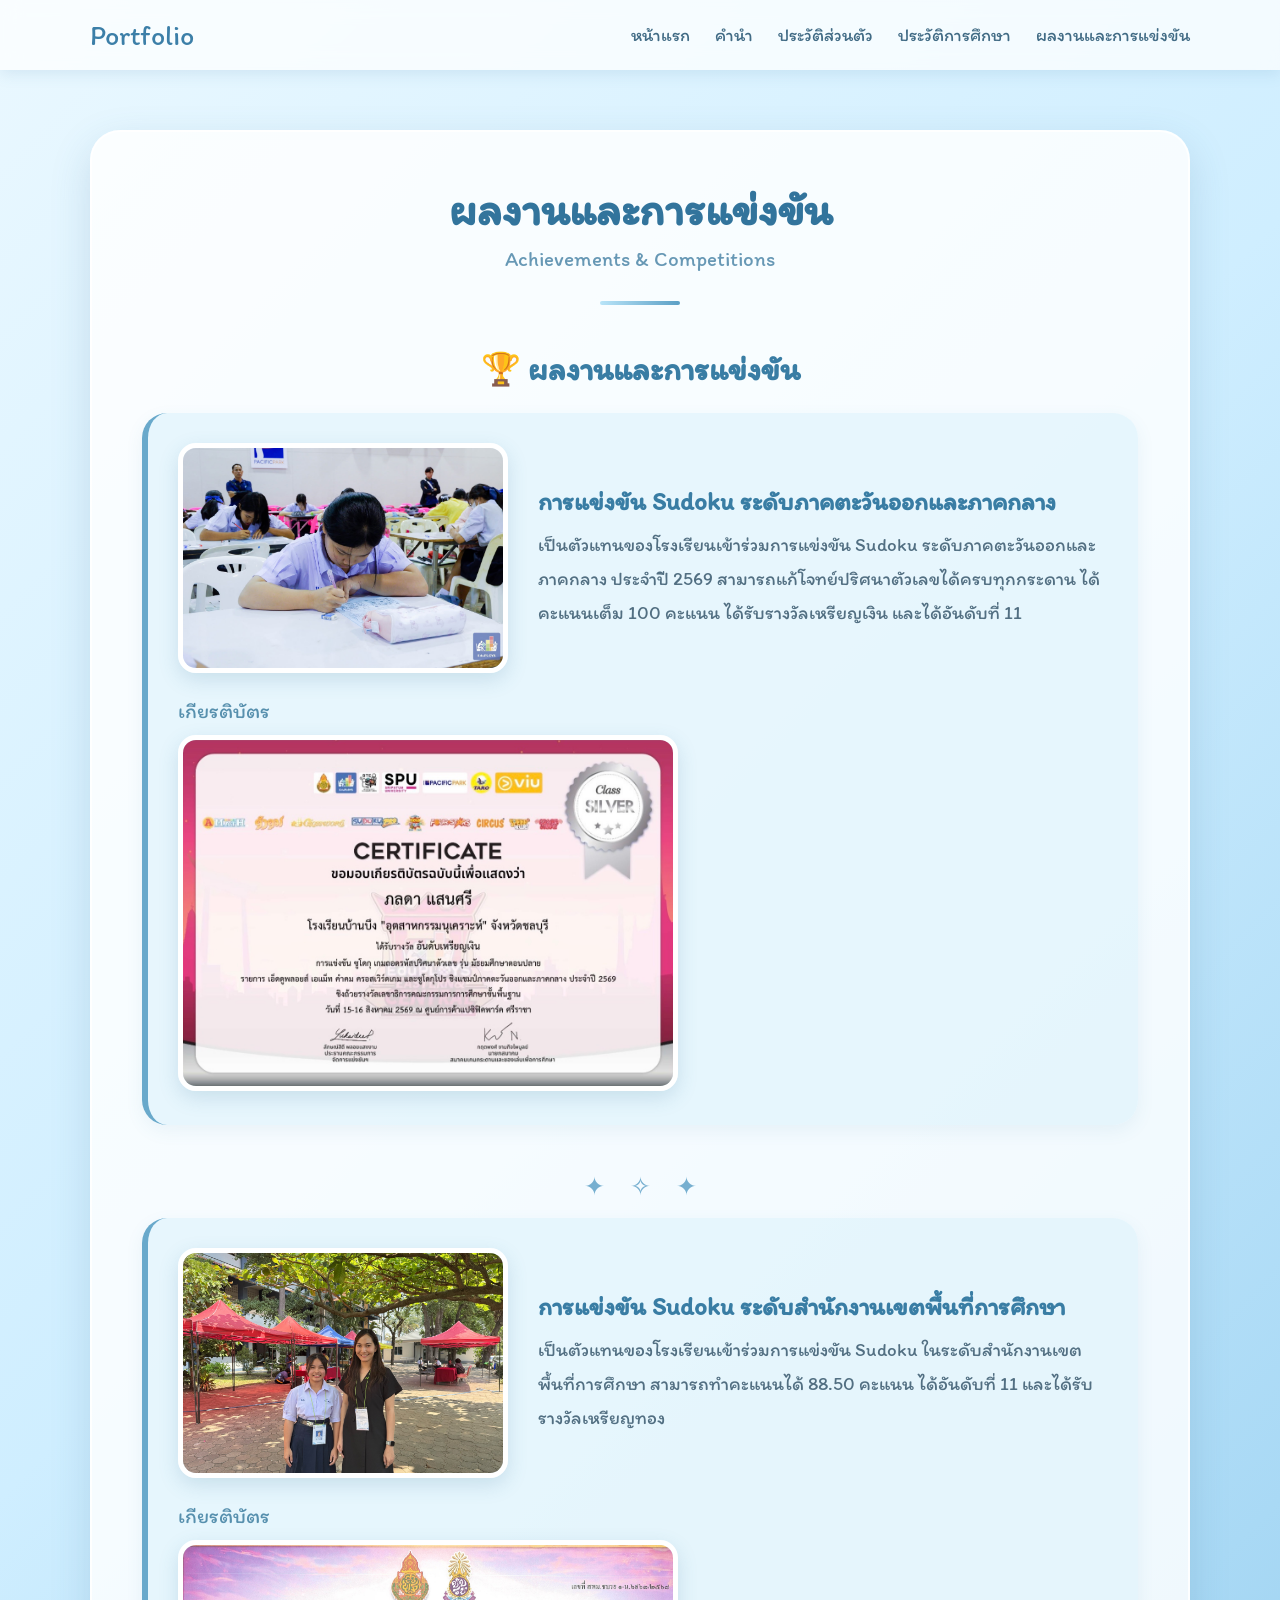
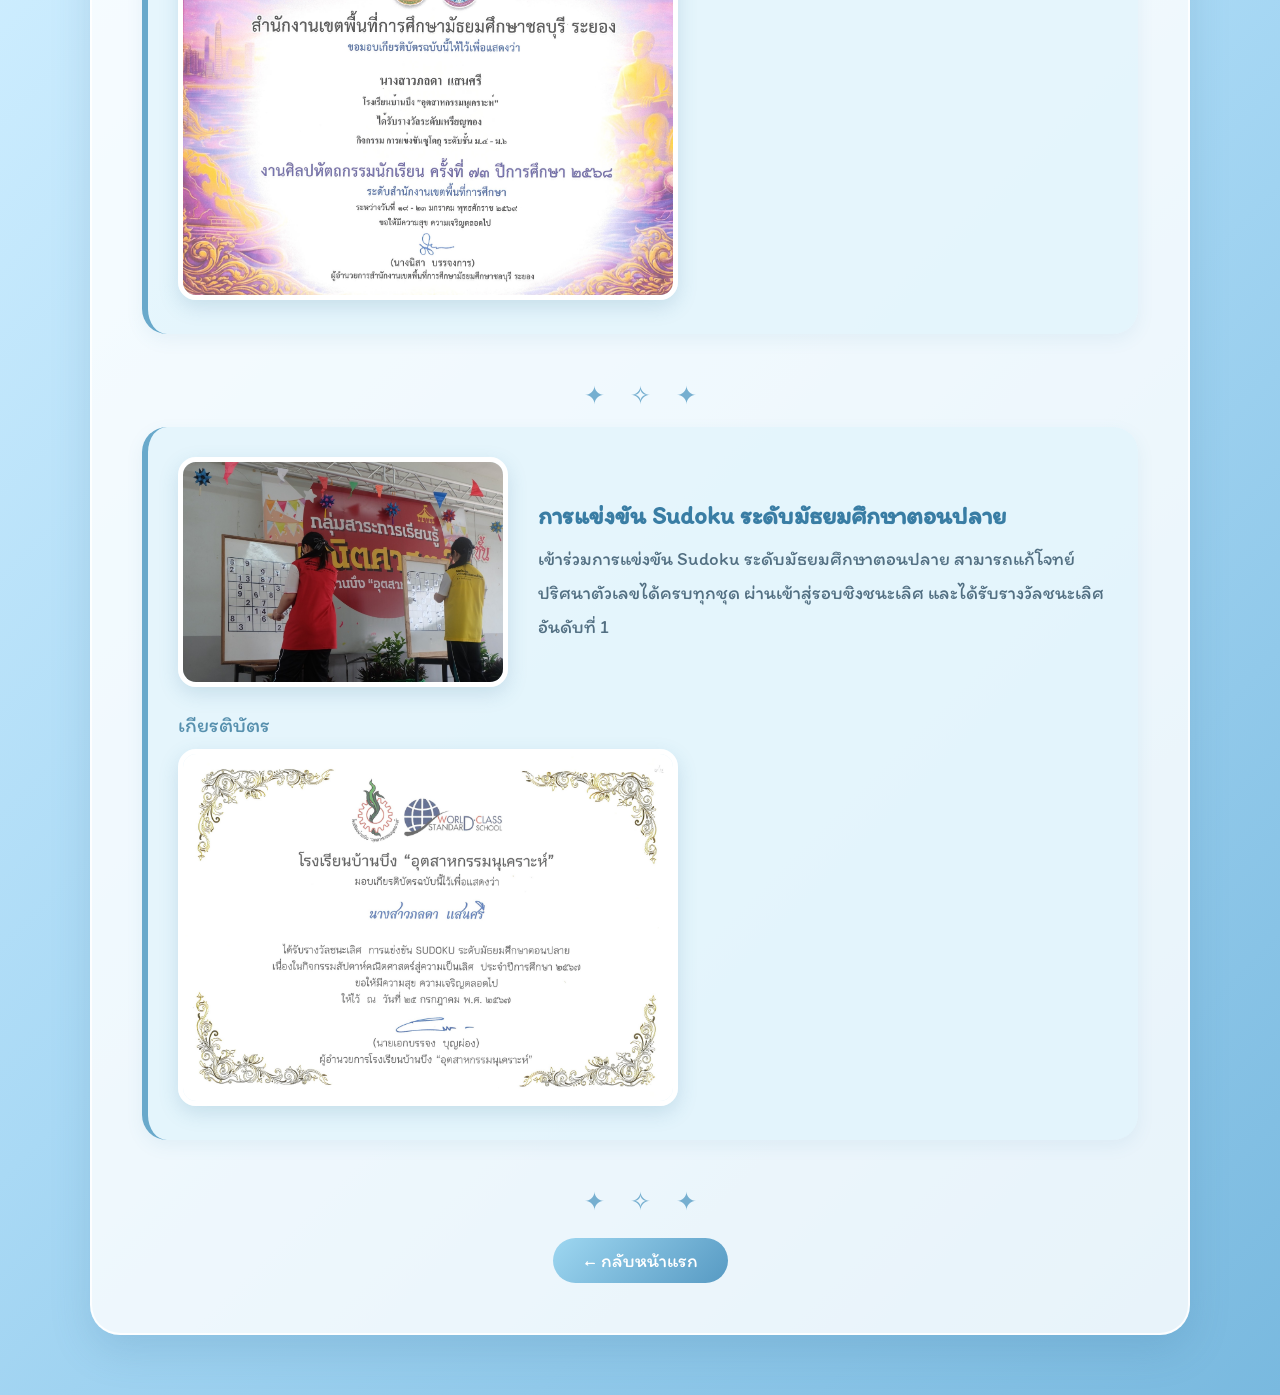
==== achievement.html @ ec0848ba "Add achievement.html for portfolio section" ====
<!DOCTYPE html>
<html lang="th">
<head>
    <meta charset="UTF-8">
    <meta name="viewport" content="width=device-width, initial-scale=1.0">

    <title>ผลงานและการแข่งขัน | Portfolio อิงฟ้า</title>

    <!-- Google Font : Itim -->
    <link rel="preconnect" href="https://fonts.googleapis.com">
    <link rel="preconnect" href="https://fonts.gstatic.com" crossorigin>
    <link href="https://fonts.googleapis.com/css2?family=Itim&display=swap" rel="stylesheet">

    <style>
        * {
            box-sizing: border-box;
            margin: 0;
            padding: 0;
        }

        body {
            font-family: "Itim", cursive;
            min-height: 100vh;
            color: #31516b;

            background: linear-gradient(
                135deg,
                #eaf8ff 0%,
                #cfeeff 35%,
                #a9d9f5 65%,
                #79b9df 100%
            );
        }

        /* Navigation */

        nav {
            width: 100%;
            padding: 18px 7%;

            background: rgba(255, 255, 255, 0.72);
            backdrop-filter: blur(10px);

            display: flex;
            justify-content: space-between;
            align-items: center;

            box-shadow: 0 3px 15px rgba(70, 130, 170, 0.15);
        }

        .logo {
            font-size: 28px;
            color: #3c7fa8;
        }

        .menu {
            display: flex;
            gap: 25px;
            list-style: none;
        }

        .menu a {
            text-decoration: none;
            color: #416b85;
            font-size: 18px;
        }

        .menu a:hover {
            color: #2373a5;
        }

        /* Main */

        main {
            padding: 60px 20px;
        }

        .achievement-card {
            width: 92%;
            max-width: 1100px;

            margin: auto;
            padding: 50px;

            background: rgba(255, 255, 255, 0.82);

            border: 2px solid rgba(255, 255, 255, 0.85);
            border-radius: 30px;

            box-shadow: 0 15px 40px rgba(53, 112, 150, 0.18);
        }

        .page-title {
            text-align: center;

            font-size: 45px;
            color: #32749c;

            margin-bottom: 10px;
        }

        .subtitle {
            text-align: center;

            font-size: 21px;
            color: #6798b5;

            margin-bottom: 30px;
        }

        .line {
            width: 80px;
            height: 4px;

            margin: 0 auto 45px;

            background: linear-gradient(
                to right,
                #b8e4f8,
                #5b9fc5
            );

            border-radius: 10px;
        }

        /* Section Title */

        .section-title {
            text-align: center;

            font-size: 32px;
            color: #397da4;

            margin: 35px 0 25px;
        }

        /* Achievement Item */

        .achievement-item {
            margin-bottom: 45px;
            padding: 30px;

            background: rgba(225, 244, 253, 0.72);

            border-radius: 25px;

            border-left: 6px solid #69a9cb;

            box-shadow: 0 6px 18px rgba(70, 130, 165, 0.08);
        }

        .achievement-content {
            display: flex;
            gap: 30px;
            align-items: center;
        }

        .achievement-image {
            width: 330px;
            height: 230px;

            object-fit: cover;

            border-radius: 18px;

            border: 5px solid white;

            box-shadow: 0 7px 20px rgba(60, 120, 155, 0.18);
        }

        .achievement-text {
            flex: 1;
        }

        .achievement-title {
            font-size: 25px;
            color: #397da4;

            margin-bottom: 12px;
        }

        .achievement-description {
            font-size: 19px;
            color: #526f82;

            line-height: 1.8;
        }

        /* Certificate */

        .certificate-title {
            margin-top: 25px;

            font-size: 21px;
            color: #5790ae;
        }

        .certificate-image {
            width: 100%;
            max-width: 500px;

            margin-top: 12px;

            border-radius: 18px;
            border: 5px solid white;

            box-shadow: 0 7px 20px rgba(60, 120, 155, 0.18);
        }

        /* Sparkles */

        .sparkle {
            text-align: center;

            font-size: 25px;

            color: #76afd0;

            margin: 15px 0;
        }

        /* Back Button */

        .back-button {
            display: block;
            width: fit-content;

            margin: 20px auto 0;

            padding: 11px 30px;

            background: linear-gradient(
                135deg,
                #9ed7f1,
                #579ac3
            );

            color: white;
            text-decoration: none;

            font-size: 19px;

            border-radius: 30px;

            transition: 0.3s;
        }

        .back-button:hover {
            transform: translateY(-3px);
        }

        /* Responsive */

        @media (max-width: 800px) {

            nav {
                flex-direction: column;
                gap: 10px;
            }

            .menu {
                gap: 15px;
                flex-wrap: wrap;
                justify-content: center;
            }

            .achievement-card {
                padding: 35px 22px;
            }

            .page-title {
                font-size: 36px;
            }

            .achievement-content {
                flex-direction: column;
            }

            .achievement-image {
                width: 100%;
                height: auto;
            }

            .achievement-description {
                font-size: 18px;
            }
        }
    </style>
</head>

<body>

    <!-- Navigation -->

    <nav>

        <div class="logo">
            Portfolio
        </div>

        <ul class="menu">
            <li><a href="index.html">หน้าแรก</a></li>
            <li><a href="preface.html">คำนำ</a></li>
            <li><a href="profile.html">ประวัติส่วนตัว</a></li>
            <li><a href="education.html">ประวัติการศึกษา</a></li>
            <li><a href="achievements.html">ผลงานและการแข่งขัน</a></li>
        </ul>

    </nav>


    <!-- Main -->

    <main>

        <section class="achievement-card">

            <h1 class="page-title">
                ผลงานและการแข่งขัน
            </h1>

            <p class="subtitle">
                Achievements & Competitions
            </p>

            <div class="line"></div>


            <!-- ผลงานที่ 1 -->

            <h2 class="section-title">
                🏆 ผลงานและการแข่งขัน
            </h2>

            <div class="achievement-item">

                <div class="achievement-content">

                    <img
                        src="achievement1.jpg"
                        alt="การแข่งขัน Sudoku"
                        class="achievement-image"
                    >

                    <div class="achievement-text">

                        <h3 class="achievement-title">
                            การแข่งขัน Sudoku ระดับภาคตะวันออกและภาคกลาง
                        </h3>

                        <p class="achievement-description">
                            เป็นตัวแทนของโรงเรียนเข้าร่วมการแข่งขัน Sudoku
                            ระดับภาคตะวันออกและภาคกลาง ประจำปี 2569
                            สามารถแก้โจทย์ปริศนาตัวเลขได้ครบทุกกระดาน
                            ได้คะแนนเต็ม 100 คะแนน
                            ได้รับรางวัลเหรียญเงิน และได้อันดับที่ 11
                        </p>

                    </div>

                </div>

                <p class="certificate-title">
                    เกียรติบัตร
                </p>

                <img
                    src="certificate1.jpg"
                    alt="เกียรติบัตรการแข่งขัน Sudoku"
                    class="certificate-image"
                >

            </div>


            <div class="sparkle">
                ✦　✧　✦
            </div>


            <!-- ผลงานที่ 2 -->

            <div class="achievement-item">

                <div class="achievement-content">

                    <img
                        src="achievement2.jpg"
                        alt="การแข่งขัน Sudoku"
                        class="achievement-image"
                    >

                    <div class="achievement-text">

                        <h3 class="achievement-title">
                            การแข่งขัน Sudoku ระดับสำนักงานเขตพื้นที่การศึกษา
                        </h3>

                        <p class="achievement-description">
                            เป็นตัวแทนของโรงเรียนเข้าร่วมการแข่งขัน Sudoku
                            ในระดับสำนักงานเขตพื้นที่การศึกษา
                            สามารถทำคะแนนได้ 88.50 คะแนน
                            ได้อันดับที่ 11 และได้รับรางวัลเหรียญทอง
                        </p>

                    </div>

                </div>

                <p class="certificate-title">
                    เกียรติบัตร
                </p>

                <img
                    src="certificate2.jpg"
                    alt="เกียรติบัตรการแข่งขัน Sudoku"
                    class="certificate-image"
                >

            </div>


            <div class="sparkle">
                ✦　✧　✦
            </div>


            <!-- ผลงานที่ 3 -->

            <div class="achievement-item">

                <div class="achievement-content">

                    <img
                        src="achievement3.jpg"
                        alt="การแข่งขัน Sudoku ระดับมัธยมศึกษา"
                        class="achievement-image"
                    >

                    <div class="achievement-text">

                        <h3 class="achievement-title">
                            การแข่งขัน Sudoku ระดับมัธยมศึกษาตอนปลาย
                        </h3>

                        <p class="achievement-description">
                            เข้าร่วมการแข่งขัน Sudoku ระดับมัธยมศึกษาตอนปลาย
                            สามารถแก้โจทย์ปริศนาตัวเลขได้ครบทุกชุด
                            ผ่านเข้าสู่รอบชิงชนะเลิศ
                            และได้รับรางวัลชนะเลิศอันดับที่ 1
                        </p>

                    </div>

                </div>

                <p class="certificate-title">
                    เกียรติบัตร
                </p>

                <img
                    src="certificate3.jpg"
                    alt="เกียรติบัตรการแข่งขัน Sudoku"
                    class="certificate-image"
                >

            </div>


            <div class="sparkle">
                ✦　✧　✦
            </div>


            <a href="index.html" class="back-button">
                ← กลับหน้าแรก
            </a>

        </section>

    </main>

</body>
</html>
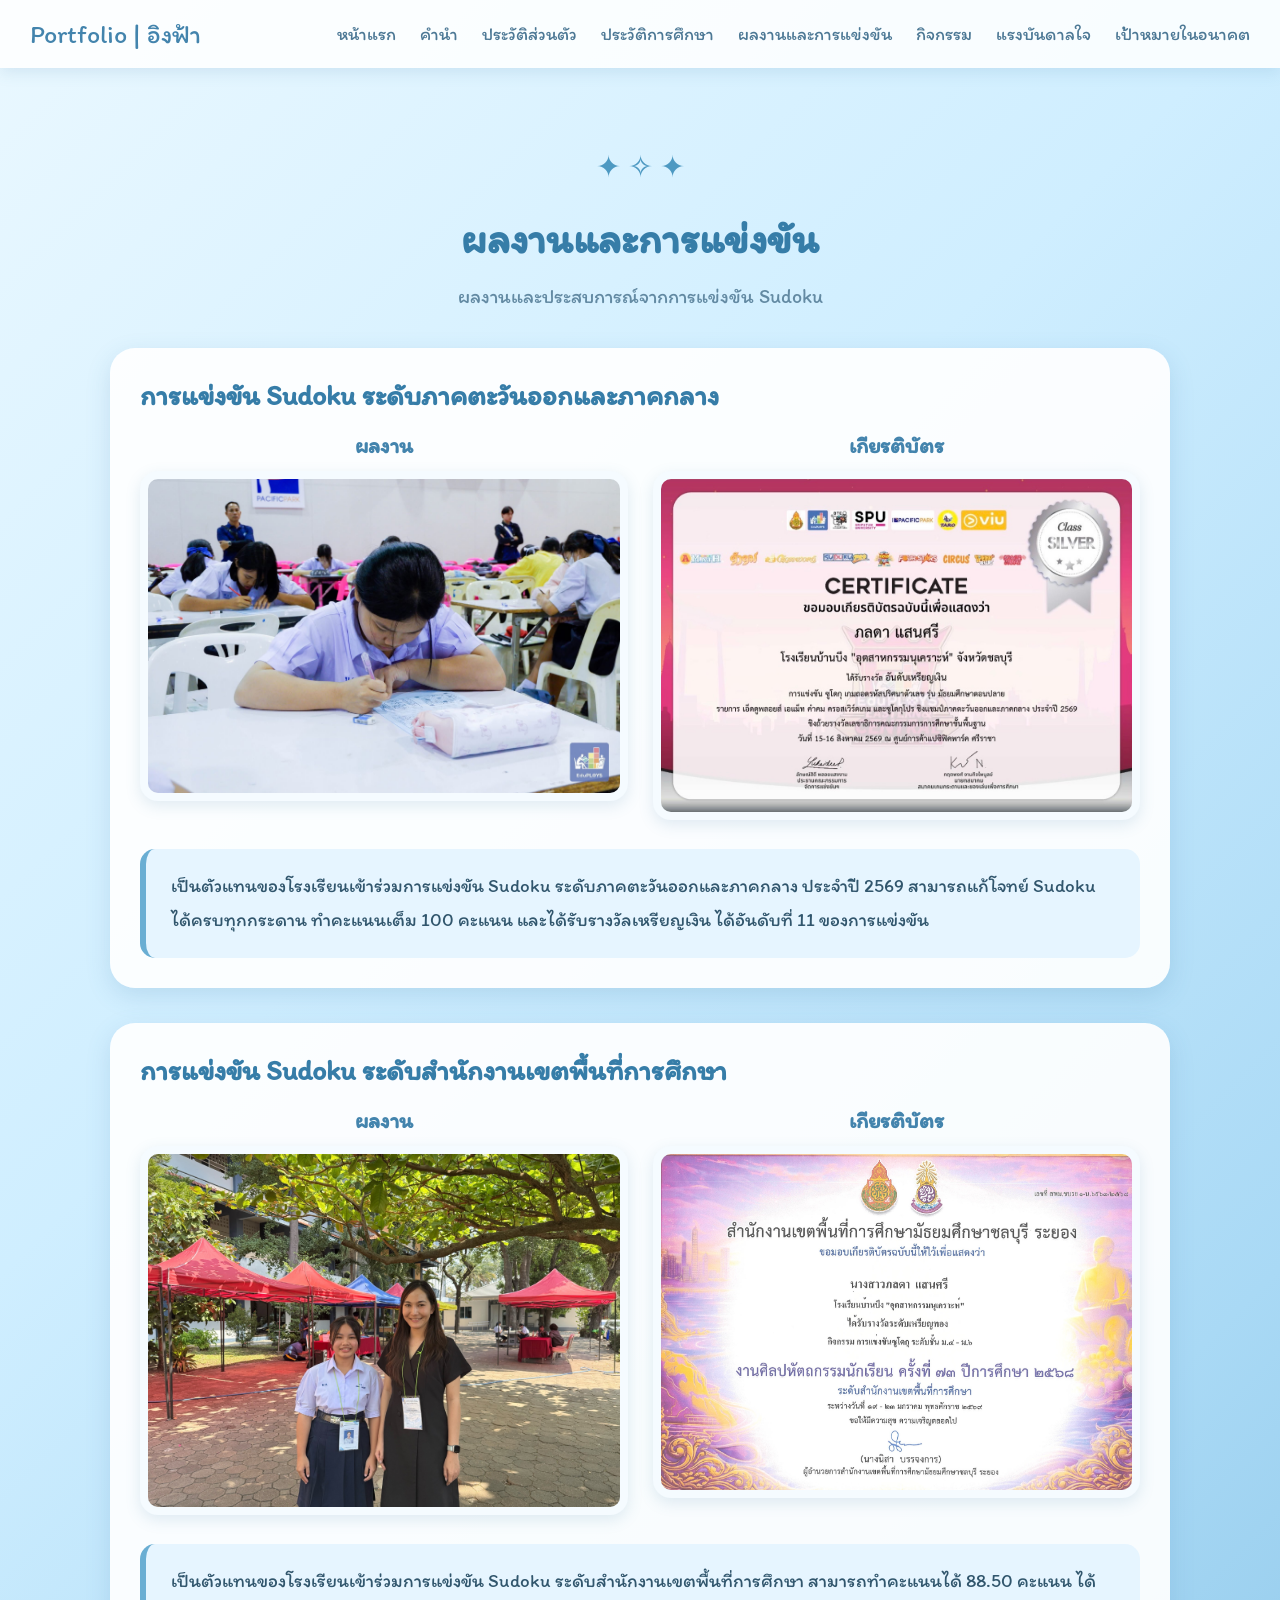
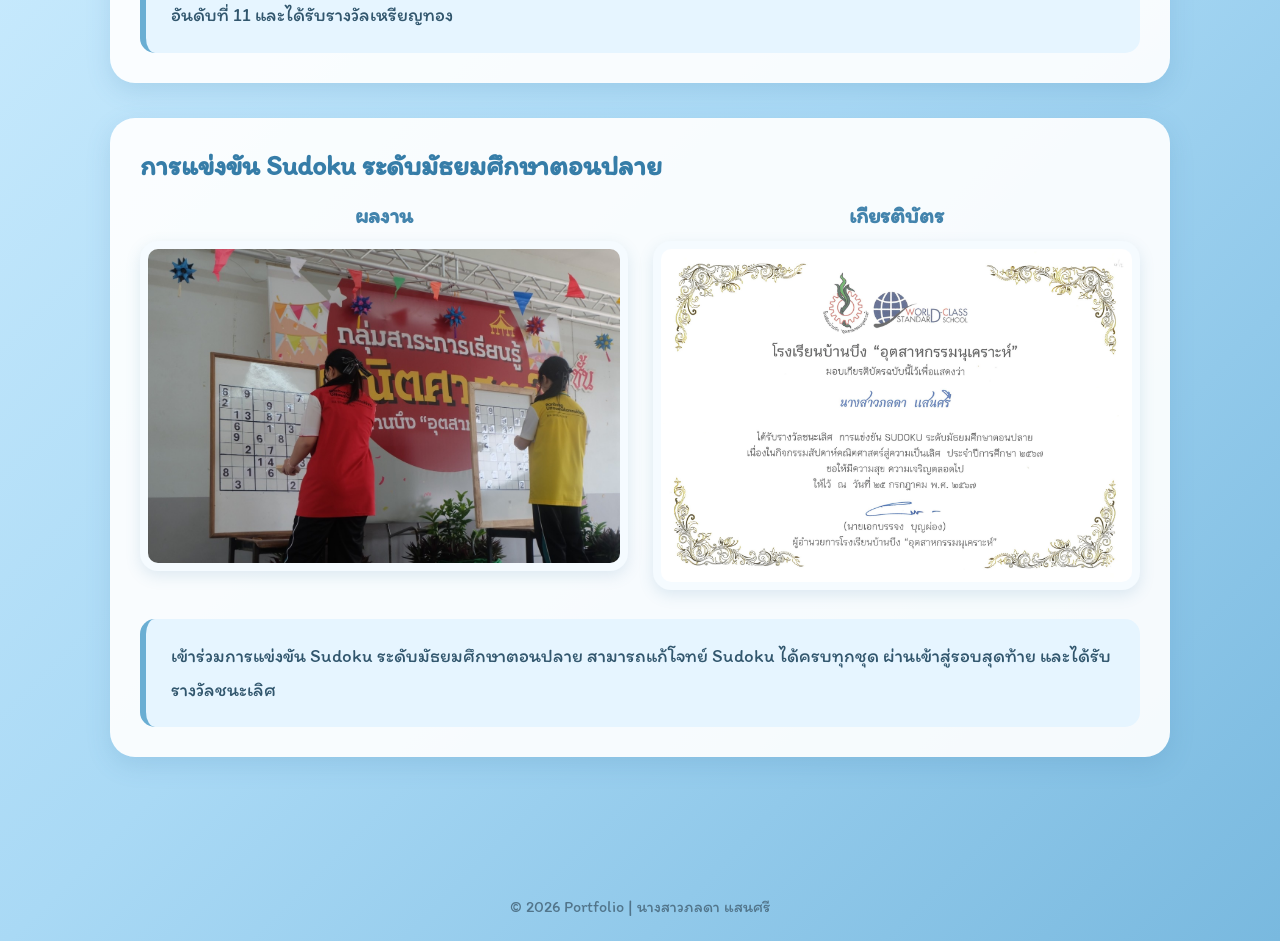
==== commit 63389739: "Refactor achievement section and styles Updated the achievement section with new competition details" ====
--- a/achievement.html
+++ b/achievement.html
@@ -1,484 +1,341 @@
 <!DOCTYPE html>
 <html lang="th">
 <head>
-    <meta charset="UTF-8">
-    <meta name="viewport" content="width=device-width, initial-scale=1.0">
-
-    <title>ผลงานและการแข่งขัน | Portfolio อิงฟ้า</title>
-
-    <!-- Google Font : Itim -->
-    <link rel="preconnect" href="https://fonts.googleapis.com">
-    <link rel="preconnect" href="https://fonts.gstatic.com" crossorigin>
-    <link href="https://fonts.googleapis.com/css2?family=Itim&display=swap" rel="stylesheet">
-
-    <style>
-        * {
-            box-sizing: border-box;
-            margin: 0;
-            padding: 0;
-        }
-
-        body {
-            font-family: "Itim", cursive;
-            min-height: 100vh;
-            color: #31516b;
-
-            background: linear-gradient(
-                135deg,
-                #eaf8ff 0%,
-                #cfeeff 35%,
-                #a9d9f5 65%,
-                #79b9df 100%
-            );
-        }
-
-        /* Navigation */
-
-        nav {
-            width: 100%;
-            padding: 18px 7%;
-
-            background: rgba(255, 255, 255, 0.72);
-            backdrop-filter: blur(10px);
-
-            display: flex;
-            justify-content: space-between;
-            align-items: center;
-
-            box-shadow: 0 3px 15px rgba(70, 130, 170, 0.15);
-        }
-
-        .logo {
-            font-size: 28px;
-            color: #3c7fa8;
-        }
-
-        .menu {
-            display: flex;
-            gap: 25px;
-            list-style: none;
-        }
-
-        .menu a {
-            text-decoration: none;
-            color: #416b85;
-            font-size: 18px;
-        }
-
-        .menu a:hover {
-            color: #2373a5;
-        }
-
-        /* Main */
-
-        main {
-            padding: 60px 20px;
-        }
-
-        .achievement-card {
-            width: 92%;
-            max-width: 1100px;
-
-            margin: auto;
-            padding: 50px;
-
-            background: rgba(255, 255, 255, 0.82);
-
-            border: 2px solid rgba(255, 255, 255, 0.85);
-            border-radius: 30px;
-
-            box-shadow: 0 15px 40px rgba(53, 112, 150, 0.18);
-        }
-
-        .page-title {
-            text-align: center;
-
-            font-size: 45px;
-            color: #32749c;
-
-            margin-bottom: 10px;
-        }
-
-        .subtitle {
-            text-align: center;
-
-            font-size: 21px;
-            color: #6798b5;
-
-            margin-bottom: 30px;
-        }
-
-        .line {
-            width: 80px;
-            height: 4px;
-
-            margin: 0 auto 45px;
-
-            background: linear-gradient(
-                to right,
-                #b8e4f8,
-                #5b9fc5
-            );
-
-            border-radius: 10px;
-        }
-
-        /* Section Title */
-
-        .section-title {
-            text-align: center;
-
-            font-size: 32px;
-            color: #397da4;
-
-            margin: 35px 0 25px;
-        }
-
-        /* Achievement Item */
-
-        .achievement-item {
-            margin-bottom: 45px;
-            padding: 30px;
-
-            background: rgba(225, 244, 253, 0.72);
-
-            border-radius: 25px;
-
-            border-left: 6px solid #69a9cb;
-
-            box-shadow: 0 6px 18px rgba(70, 130, 165, 0.08);
-        }
-
-        .achievement-content {
-            display: flex;
-            gap: 30px;
-            align-items: center;
-        }
-
-        .achievement-image {
-            width: 330px;
-            height: 230px;
-
-            object-fit: cover;
-
-            border-radius: 18px;
-
-            border: 5px solid white;
-
-            box-shadow: 0 7px 20px rgba(60, 120, 155, 0.18);
-        }
-
-        .achievement-text {
-            flex: 1;
-        }
-
-        .achievement-title {
-            font-size: 25px;
-            color: #397da4;
-
-            margin-bottom: 12px;
-        }
-
-        .achievement-description {
-            font-size: 19px;
-            color: #526f82;
-
-            line-height: 1.8;
-        }
-
-        /* Certificate */
-
-        .certificate-title {
-            margin-top: 25px;
-
-            font-size: 21px;
-            color: #5790ae;
-        }
-
-        .certificate-image {
-            width: 100%;
-            max-width: 500px;
-
-            margin-top: 12px;
-
-            border-radius: 18px;
-            border: 5px solid white;
-
-            box-shadow: 0 7px 20px rgba(60, 120, 155, 0.18);
-        }
-
-        /* Sparkles */
-
-        .sparkle {
-            text-align: center;
-
-            font-size: 25px;
-
-            color: #76afd0;
-
-            margin: 15px 0;
-        }
-
-        /* Back Button */
-
-        .back-button {
-            display: block;
-            width: fit-content;
-
-            margin: 20px auto 0;
-
-            padding: 11px 30px;
-
-            background: linear-gradient(
-                135deg,
-                #9ed7f1,
-                #579ac3
-            );
-
-            color: white;
-            text-decoration: none;
-
-            font-size: 19px;
-
-            border-radius: 30px;
-
-            transition: 0.3s;
-        }
-
-        .back-button:hover {
-            transform: translateY(-3px);
-        }
-
-        /* Responsive */
-
-        @media (max-width: 800px) {
-
-            nav {
-                flex-direction: column;
-                gap: 10px;
-            }
-
-            .menu {
-                gap: 15px;
-                flex-wrap: wrap;
-                justify-content: center;
-            }
-
-            .achievement-card {
-                padding: 35px 22px;
-            }
-
-            .page-title {
-                font-size: 36px;
-            }
-
-            .achievement-content {
-                flex-direction: column;
-            }
-
-            .achievement-image {
-                width: 100%;
-                height: auto;
-            }
-
-            .achievement-description {
-                font-size: 18px;
-            }
-        }
-    </style>
+  <meta charset="UTF-8">
+  <meta name="viewport" content="width=device-width, initial-scale=1.0">
+
+  <title>ผลงานและการแข่งขัน | Portfolio</title>
+
+  <link rel="preconnect" href="https://fonts.googleapis.com">
+  <link rel="preconnect" href="https://fonts.gstatic.com" crossorigin>
+  <link href="https://fonts.googleapis.com/css2?family=Itim&display=swap" rel="stylesheet">
+
+  <style>
+    * {
+      box-sizing: border-box;
+    }
+
+    body {
+      margin: 0;
+      font-family: 'Itim', cursive;
+      background: linear-gradient(
+        135deg,
+        #eaf8ff,
+        #cfeeff,
+        #a9d9f5,
+        #79b9df
+      );
+      color: #31566d;
+      min-height: 100vh;
+    }
+
+    nav {
+      background: rgba(255, 255, 255, 0.85);
+      padding: 18px 30px;
+      display: flex;
+      justify-content: space-between;
+      align-items: center;
+      box-shadow: 0 4px 15px rgba(70, 130, 170, 0.15);
+      position: sticky;
+      top: 0;
+      z-index: 10;
+    }
+
+    .logo {
+      font-size: 26px;
+      color: #4384ad;
+    }
+
+    nav a {
+      text-decoration: none;
+      color: #4c7895;
+      margin-left: 20px;
+      font-size: 18px;
+    }
+
+    nav a:hover {
+      color: #23658d;
+    }
+
+    .container {
+      max-width: 1100px;
+      margin: 60px auto;
+      padding: 20px;
+    }
+
+    .sparkle {
+      text-align: center;
+      color: #4d99c2;
+      font-size: 30px;
+      margin-bottom: 10px;
+    }
+
+    .title {
+      text-align: center;
+      font-size: 42px;
+      color: #367da8;
+      margin-bottom: 10px;
+    }
+
+    .subtitle {
+      text-align: center;
+      font-size: 20px;
+      color: #638aa3;
+      margin-bottom: 40px;
+    }
+
+    .achievement-card {
+      background: rgba(255, 255, 255, 0.92);
+      padding: 30px;
+      border-radius: 25px;
+      box-shadow: 0 8px 25px rgba(65, 130, 170, 0.18);
+      margin-bottom: 35px;
+    }
+
+    .achievement-card h2 {
+      color: #367da8;
+      font-size: 28px;
+      margin-top: 0;
+      margin-bottom: 20px;
+    }
+
+    .image-grid {
+      display: grid;
+      grid-template-columns: 1fr 1fr;
+      gap: 25px;
+      align-items: start;
+    }
+
+    .image-box {
+      text-align: center;
+    }
+
+    .image-box h3 {
+      color: #4384ad;
+      font-size: 22px;
+      margin: 0 0 12px;
+    }
+
+    .image-box img {
+      width: 100%;
+      max-height: 500px;
+      object-fit: contain;
+      border-radius: 18px;
+      background: #f5fbff;
+      padding: 8px;
+      box-shadow: 0 5px 15px rgba(65, 130, 170, 0.15);
+    }
+
+    .description {
+      margin-top: 25px;
+      background: #e6f5ff;
+      border-left: 6px solid #6aaed3;
+      padding: 20px 25px;
+      border-radius: 15px;
+      font-size: 19px;
+      line-height: 1.8;
+    }
+
+    footer {
+      text-align: center;
+      padding: 25px;
+      color: #52758b;
+      font-size: 16px;
+    }
+
+    @media (max-width: 900px) {
+      nav {
+        flex-direction: column;
+        gap: 10px;
+      }
+
+      nav div:last-child {
+        display: flex;
+        flex-wrap: wrap;
+        justify-content: center;
+      }
+
+      nav a {
+        margin: 5px 8px;
+      }
+
+      .image-grid {
+        grid-template-columns: 1fr;
+      }
+    }
+
+    @media (max-width: 600px) {
+      .title {
+        font-size: 34px;
+      }
+
+      .achievement-card {
+        padding: 22px;
+      }
+
+      .achievement-card h2 {
+        font-size: 24px;
+      }
+
+      .description {
+        font-size: 18px;
+      }
+    }
+  </style>
 </head>
 
 <body>
 
-    <!-- Navigation -->
-
-    <nav>
-
-        <div class="logo">
-            Portfolio
-        </div>
-
-        <ul class="menu">
-            <li><a href="index.html">หน้าแรก</a></li>
-            <li><a href="preface.html">คำนำ</a></li>
-            <li><a href="profile.html">ประวัติส่วนตัว</a></li>
-            <li><a href="education.html">ประวัติการศึกษา</a></li>
-            <li><a href="achievements.html">ผลงานและการแข่งขัน</a></li>
-        </ul>
-
-    </nav>
-
-
-    <!-- Main -->
-
-    <main>
-
-        <section class="achievement-card">
-
-            <h1 class="page-title">
-                ผลงานและการแข่งขัน
-            </h1>
-
-            <p class="subtitle">
-                Achievements & Competitions
-            </p>
-
-            <div class="line"></div>
-
-
-            <!-- ผลงานที่ 1 -->
-
-            <h2 class="section-title">
-                🏆 ผลงานและการแข่งขัน
-            </h2>
-
-            <div class="achievement-item">
-
-                <div class="achievement-content">
-
-                    <img
-                        src="achievement1.jpg"
-                        alt="การแข่งขัน Sudoku"
-                        class="achievement-image"
-                    >
-
-                    <div class="achievement-text">
-
-                        <h3 class="achievement-title">
-                            การแข่งขัน Sudoku ระดับภาคตะวันออกและภาคกลาง
-                        </h3>
-
-                        <p class="achievement-description">
-                            เป็นตัวแทนของโรงเรียนเข้าร่วมการแข่งขัน Sudoku
-                            ระดับภาคตะวันออกและภาคกลาง ประจำปี 2569
-                            สามารถแก้โจทย์ปริศนาตัวเลขได้ครบทุกกระดาน
-                            ได้คะแนนเต็ม 100 คะแนน
-                            ได้รับรางวัลเหรียญเงิน และได้อันดับที่ 11
-                        </p>
-
-                    </div>
-
-                </div>
-
-                <p class="certificate-title">
-                    เกียรติบัตร
-                </p>
-
-                <img
-                    src="certificate1.jpg"
-                    alt="เกียรติบัตรการแข่งขัน Sudoku"
-                    class="certificate-image"
-                >
-
-            </div>
-
-
-            <div class="sparkle">
-                ✦　✧　✦
-            </div>
-
-
-            <!-- ผลงานที่ 2 -->
-
-            <div class="achievement-item">
-
-                <div class="achievement-content">
-
-                    <img
-                        src="achievement2.jpg"
-                        alt="การแข่งขัน Sudoku"
-                        class="achievement-image"
-                    >
-
-                    <div class="achievement-text">
-
-                        <h3 class="achievement-title">
-                            การแข่งขัน Sudoku ระดับสำนักงานเขตพื้นที่การศึกษา
-                        </h3>
-
-                        <p class="achievement-description">
-                            เป็นตัวแทนของโรงเรียนเข้าร่วมการแข่งขัน Sudoku
-                            ในระดับสำนักงานเขตพื้นที่การศึกษา
-                            สามารถทำคะแนนได้ 88.50 คะแนน
-                            ได้อันดับที่ 11 และได้รับรางวัลเหรียญทอง
-                        </p>
-
-                    </div>
-
-                </div>
-
-                <p class="certificate-title">
-                    เกียรติบัตร
-                </p>
-
-                <img
-                    src="certificate2.jpg"
-                    alt="เกียรติบัตรการแข่งขัน Sudoku"
-                    class="certificate-image"
-                >
-
-            </div>
-
-
-            <div class="sparkle">
-                ✦　✧　✦
-            </div>
-
-
-            <!-- ผลงานที่ 3 -->
-
-            <div class="achievement-item">
-
-                <div class="achievement-content">
-
-                    <img
-                        src="achievement3.jpg"
-                        alt="การแข่งขัน Sudoku ระดับมัธยมศึกษา"
-                        class="achievement-image"
-                    >
-
-                    <div class="achievement-text">
-
-                        <h3 class="achievement-title">
-                            การแข่งขัน Sudoku ระดับมัธยมศึกษาตอนปลาย
-                        </h3>
-
-                        <p class="achievement-description">
-                            เข้าร่วมการแข่งขัน Sudoku ระดับมัธยมศึกษาตอนปลาย
-                            สามารถแก้โจทย์ปริศนาตัวเลขได้ครบทุกชุด
-                            ผ่านเข้าสู่รอบชิงชนะเลิศ
-                            และได้รับรางวัลชนะเลิศอันดับที่ 1
-                        </p>
-
-                    </div>
-
-                </div>
-
-                <p class="certificate-title">
-                    เกียรติบัตร
-                </p>
-
-                <img
-                    src="certificate3.jpg"
-                    alt="เกียรติบัตรการแข่งขัน Sudoku"
-                    class="certificate-image"
-                >
-
-            </div>
-
-
-            <div class="sparkle">
-                ✦　✧　✦
-            </div>
-
-
-            <a href="index.html" class="back-button">
-                ← กลับหน้าแรก
-            </a>
-
-        </section>
-
-    </main>
+  <nav>
+
+    <div class="logo">
+      Portfolio | อิงฟ้า
+    </div>
+
+    <div>
+      <a href="index.html">หน้าแรก</a>
+      <a href="preface.html">คำนำ</a>
+      <a href="profile.html">ประวัติส่วนตัว</a>
+      <a href="education.html">ประวัติการศึกษา</a>
+      <a href="achievements.html">ผลงานและการแข่งขัน</a>
+      <a href="activities.html">กิจกรรม</a>
+      <a href="inspiration.html">แรงบันดาลใจ</a>
+      <a href="future.html">เป้าหมายในอนาคต</a>
+    </div>
+
+  </nav>
+
+
+  <div class="container">
+
+    <div class="sparkle">✦ ✧ ✦</div>
+
+    <h1 class="title">ผลงานและการแข่งขัน</h1>
+
+    <p class="subtitle">
+      ผลงานและประสบการณ์จากการแข่งขัน Sudoku
+    </p>
+
+
+    <!-- ผลงานที่ 1 -->
+
+    <div class="achievement-card">
+
+      <h2>
+        การแข่งขัน Sudoku ระดับภาคตะวันออกและภาคกลาง
+      </h2>
+
+      <div class="image-grid">
+
+        <div class="image-box">
+          <h3>ผลงาน</h3>
+          <img
+            src="achievement1.jpg"
+            alt="ผลงานการแข่งขัน Sudoku ระดับภาคตะวันออกและภาคกลาง"
+          >
+        </div>
+
+        <div class="image-box">
+          <h3>เกียรติบัตร</h3>
+          <img
+            src="certificate1.jpg"
+            alt="เกียรติบัตรการแข่งขัน Sudoku"
+          >
+        </div>
+
+      </div>
+
+      <div class="description">
+        เป็นตัวแทนของโรงเรียนเข้าร่วมการแข่งขัน Sudoku
+        ระดับภาคตะวันออกและภาคกลาง ประจำปี 2569
+        สามารถแก้โจทย์ Sudoku ได้ครบทุกกระดาน
+        ทำคะแนนเต็ม 100 คะแนน และได้รับรางวัลเหรียญเงิน
+        ได้อันดับที่ 11 ของการแข่งขัน
+      </div>
+
+    </div>
+
+
+    <!-- ผลงานที่ 2 -->
+
+    <div class="achievement-card">
+
+      <h2>
+        การแข่งขัน Sudoku ระดับสำนักงานเขตพื้นที่การศึกษา
+      </h2>
+
+      <div class="image-grid">
+
+        <div class="image-box">
+          <h3>ผลงาน</h3>
+          <img
+            src="achievement2.jpg"
+            alt="ผลงานการแข่งขัน Sudoku ระดับสำนักงานเขตพื้นที่การศึกษา"
+          >
+        </div>
+
+        <div class="image-box">
+          <h3>เกียรติบัตร</h3>
+          <img
+            src="certificate2.jpg"
+            alt="เกียรติบัตรการแข่งขัน Sudoku"
+          >
+        </div>
+
+      </div>
+
+      <div class="description">
+        เป็นตัวแทนของโรงเรียนเข้าร่วมการแข่งขัน Sudoku
+        ระดับสำนักงานเขตพื้นที่การศึกษา
+        สามารถทำคะแนนได้ 88.50 คะแนน
+        ได้อันดับที่ 11 และได้รับรางวัลเหรียญทอง
+      </div>
+
+    </div>
+
+
+    <!-- ผลงานที่ 3 -->
+
+    <div class="achievement-card">
+
+      <h2>
+        การแข่งขัน Sudoku ระดับมัธยมศึกษาตอนปลาย
+      </h2>
+
+      <div class="image-grid">
+
+        <div class="image-box">
+          <h3>ผลงาน</h3>
+          <img
+            src="achievement3.jpg"
+            alt="ผลงานการแข่งขัน Sudoku ระดับมัธยมศึกษาตอนปลาย"
+          >
+        </div>
+
+        <div class="image-box">
+          <h3>เกียรติบัตร</h3>
+          <img
+            src="certificate3.jpg"
+            alt="เกียรติบัตรการแข่งขัน Sudoku"
+          >
+        </div>
+
+      </div>
+
+      <div class="description">
+        เข้าร่วมการแข่งขัน Sudoku ระดับมัธยมศึกษาตอนปลาย
+        สามารถแก้โจทย์ Sudoku ได้ครบทุกชุด
+        ผ่านเข้าสู่รอบสุดท้าย และได้รับรางวัลชนะเลิศ
+      </div>
+
+    </div>
+
+  </div>
+
+
+  <footer>
+    © 2026 Portfolio | นางสาวภลดา แสนศรี
+  </footer>
 
 </body>
 </html>
